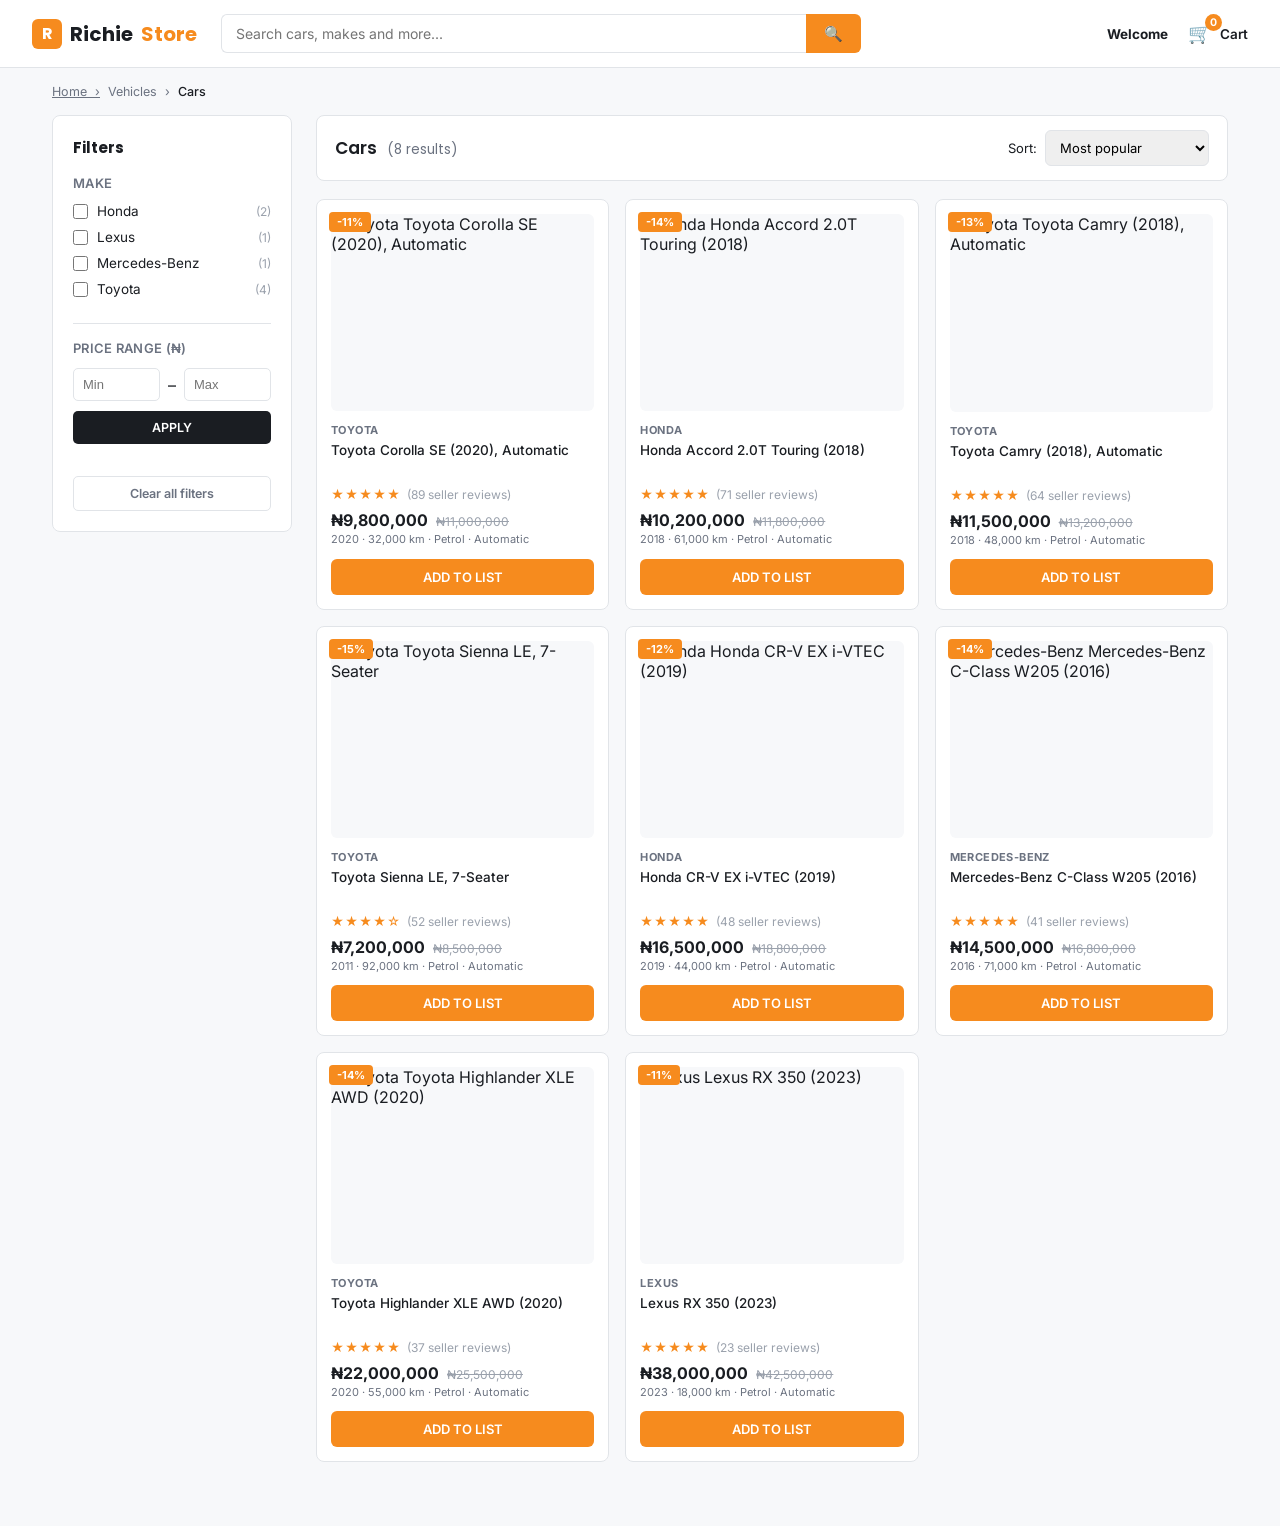
==== car.html @ 98c7b6d8 "Add files via upload" ====
<!DOCTYPE html>
<html lang="en">
<head>
<meta charset="UTF-8">
<meta name="viewport" content="width=device-width, initial-scale=1.0">
<title>Richie Store — Cars</title>
<link rel="preconnect" href="https://fonts.googleapis.com">
<link href="https://fonts.googleapis.com/css2?family=Poppins:wght@500;600;700&family=Inter:wght@400;500;600&display=swap" rel="stylesheet">
<style>
  :root{
    --orange:#F68B1E;
    --orange-dark:#E17A0E;
    --navy:#0F1724;
    --gray-900:#1A1D22;
    --gray-600:#6B7280;
    --gray-400:#9AA1AC;
    --gray-300:#E1E4E8;
    --gray-100:#F7F8FA;
    --white:#FFFFFF;
    --green:#1E8E4F;
    --error:#D64545;
  }

  *{ box-sizing:border-box; margin:0; padding:0; }

  body{
    font-family:'Inter', sans-serif;
    background:var(--gray-100);
    color:var(--gray-900);
    min-height:100vh;
  }

  a{ color:inherit; }
  button{ font-family:inherit; }

  @media (prefers-reduced-motion: reduce){
    *{ animation-duration:0.001ms !important; transition-duration:0.001ms !important; }
  }

  .topbar{
    background:var(--white);
    border-bottom:1px solid var(--gray-300);
    padding:14px 32px;
    display:flex;
    align-items:center;
    gap:24px;
    position:sticky;
    top:0;
    z-index:40;
  }

  .logo{
    display:flex;
    align-items:center;
    gap:8px;
    font-family:'Poppins', sans-serif;
    font-weight:700;
    font-size:20px;
    color:var(--gray-900);
    text-decoration:none;
    flex-shrink:0;
  }

  .logo .mark{
    width:30px;
    height:30px;
    background:var(--orange);
    border-radius:6px;
    display:flex;
    align-items:center;
    justify-content:center;
    color:var(--white);
    font-size:16px;
    font-weight:700;
  }

  .logo .store{ color:var(--orange); }

  .search-bar{
    flex:1;
    display:flex;
    max-width:640px;
  }

  .search-bar input{
    flex:1;
    border:1.5px solid var(--gray-300);
    border-right:none;
    border-radius:6px 0 0 6px;
    padding:10px 14px;
    font-size:14px;
    outline:none;
    font-family:'Inter', sans-serif;
  }

  .search-bar input:focus{ border-color:var(--orange); }

  .search-bar button{
    background:var(--orange);
    border:none;
    color:var(--white);
    padding:0 18px;
    border-radius:0 6px 6px 0;
    cursor:pointer;
    font-size:15px;
  }

  .search-bar button:hover{ background:var(--orange-dark); }

  .top-actions{
    display:flex;
    align-items:center;
    gap:20px;
    margin-left:auto;
    flex-shrink:0;
  }

  .top-link{
    font-size:13.5px;
    font-weight:500;
    text-decoration:none;
    color:var(--gray-900);
    white-space:nowrap;
  }
  .top-link:hover{ color:var(--orange); }

  .cart-btn{
    position:relative;
    display:flex;
    align-items:center;
    gap:8px;
    background:none;
    border:none;
    cursor:pointer;
    font-size:13.5px;
    font-weight:600;
    color:var(--gray-900);
  }

  .cart-btn:hover{ color:var(--orange); }

  .cart-icon{ font-size:19px; position:relative; }

  .cart-count{
    position:absolute;
    top:-8px;
    right:-10px;
    background:var(--orange);
    color:var(--white);
    font-size:10.5px;
    font-weight:700;
    min-width:17px;
    height:17px;
    border-radius:50%;
    display:flex;
    align-items:center;
    justify-content:center;
    padding:0 3px;
  }

  .breadcrumb{
    max-width:1240px;
    margin:0 auto;
    padding:16px 32px 0;
    font-size:12.5px;
    color:var(--gray-600);
  }
  .breadcrumb span.current{ color:var(--gray-900); font-weight:500; }

  .page{
    max-width:1240px;
    margin:0 auto;
    padding:16px 32px 64px;
    display:flex;
    gap:24px;
    align-items:flex-start;
  }

  .filters{
    flex:0 0 240px;
    background:var(--white);
    border:1px solid var(--gray-300);
    border-radius:8px;
    padding:20px;
    position:sticky;
    top:82px;
  }

  .filters h3{
    font-family:'Poppins', sans-serif;
    font-size:15px;
    margin-bottom:16px;
  }

  .filter-group{
    padding:16px 0;
    border-top:1px solid var(--gray-300);
  }
  .filter-group:first-of-type{ border-top:none; padding-top:0; }

  .filter-group h4{
    font-size:13px;
    font-weight:600;
    margin-bottom:12px;
    text-transform:uppercase;
    letter-spacing:0.3px;
    color:var(--gray-600);
  }

  .filter-option{
    display:flex;
    align-items:center;
    gap:9px;
    font-size:13.5px;
    margin-bottom:10px;
    cursor:pointer;
    color:var(--gray-900);
  }

  .filter-option input{
    width:15px; height:15px;
    accent-color:var(--orange);
    cursor:pointer;
  }

  .filter-option .count{ color:var(--gray-400); margin-left:auto; font-size:12px; }

  .price-inputs{
    display:flex;
    align-items:center;
    gap:8px;
  }

  .price-inputs input{
    width:100%;
    border:1.5px solid var(--gray-300);
    border-radius:5px;
    padding:8px 9px;
    font-size:13px;
    outline:none;
  }
  .price-inputs input:focus{ border-color:var(--orange); }

  .apply-price{
    margin-top:10px;
    width:100%;
    background:var(--gray-900);
    color:var(--white);
    border:none;
    border-radius:5px;
    padding:9px;
    font-size:12.5px;
    font-weight:600;
    cursor:pointer;
  }
  .apply-price:hover{ background:#000; }

  .clear-filters{
    margin-top:16px;
    width:100%;
    background:none;
    border:1.5px solid var(--gray-300);
    border-radius:5px;
    padding:9px;
    font-size:12.5px;
    font-weight:600;
    color:var(--gray-600);
    cursor:pointer;
  }
  .clear-filters:hover{ border-color:var(--gray-900); color:var(--gray-900); }

  .main-col{ flex:1; min-width:0; }

  .results-bar{
    display:flex;
    align-items:center;
    justify-content:space-between;
    background:var(--white);
    border:1px solid var(--gray-300);
    border-radius:8px;
    padding:14px 18px;
    margin-bottom:18px;
  }

  .results-bar h1{
    font-family:'Poppins', sans-serif;
    font-size:17px;
    font-weight:600;
  }

  .results-bar .count{ font-weight:400; color:var(--gray-600); font-size:13.5px; margin-left:6px; }

  .sort-wrap{
    display:flex;
    align-items:center;
    gap:8px;
    font-size:13px;
  }

  .sort-wrap select{
    border:1.5px solid var(--gray-300);
    border-radius:6px;
    padding:8px 10px;
    font-size:13px;
    font-family:'Inter', sans-serif;
    outline:none;
    cursor:pointer;
  }

  .grid{
    display:grid;
    grid-template-columns:repeat(3, 1fr);
    gap:16px;
  }

  .no-results{
    background:var(--white);
    border:1px solid var(--gray-300);
    border-radius:8px;
    padding:60px 20px;
    text-align:center;
    color:var(--gray-600);
    font-size:14px;
    grid-column:1 / -1;
  }

  .card{
    background:var(--white);
    border:1px solid var(--gray-300);
    border-radius:8px;
    padding:14px;
    display:flex;
    flex-direction:column;
    position:relative;
    transition:box-shadow .15s ease, border-color .15s ease;
  }

  .card:hover{ box-shadow:0 6px 18px rgba(15,23,36,0.08); border-color:var(--gray-300); }

  .badge{
    position:absolute;
    top:12px;
    left:12px;
    background:var(--orange);
    color:var(--white);
    font-size:11px;
    font-weight:700;
    padding:3px 8px;
    border-radius:4px;
    z-index:2;
  }

  .card-img{
    width:100%;
    aspect-ratio:4/3;
    display:flex;
    align-items:center;
    justify-content:center;
    margin-bottom:12px;
    background:var(--gray-100);
    border-radius:6px;
    overflow:hidden;
  }

  .card-img img{
    width:100%;
    height:100%;
    object-fit:cover;
  }

  .card .brand{
    font-size:11px;
    font-weight:700;
    color:var(--gray-600);
    text-transform:uppercase;
    letter-spacing:0.4px;
    margin-bottom:4px;
  }

  .card .name{
    font-size:13.5px;
    font-weight:500;
    line-height:1.4;
    margin-bottom:8px;
    min-height:38px;
    display:-webkit-box;
    -webkit-line-clamp:2;
    -webkit-box-orient:vertical;
    overflow:hidden;
  }

  .rating-row{
    display:flex;
    align-items:center;
    gap:6px;
    margin-bottom:8px;
    font-size:12px;
  }

  .stars{ color:var(--orange); letter-spacing:1px; font-size:12.5px; }
  .rating-row .reviews{ color:var(--gray-400); }

  .price-row{
    display:flex;
    align-items:baseline;
    gap:8px;
    margin-bottom:2px;
    flex-wrap:wrap;
  }

  .price-now{ font-size:16px; font-weight:700; color:var(--gray-900); }
  .price-was{ font-size:12px; color:var(--gray-400); text-decoration:line-through; }

  .storage-tag{
    font-size:11px;
    color:var(--gray-600);
    margin-bottom:12px;
  }

  .add-btn{
    margin-top:auto;
    background:var(--orange);
    color:var(--white);
    border:none;
    border-radius:6px;
    padding:10px;
    font-size:13px;
    font-weight:600;
    cursor:pointer;
    transition: background .15s ease;
  }

  .add-btn:hover{ background:var(--orange-dark); }
  .add-btn.added{ background:var(--green); }

  @media (max-width: 1080px){
    .grid{ grid-template-columns:repeat(2, 1fr); }
  }

  @media (max-width: 860px){
    .page{ flex-direction:column; }
    .filters{ position:static; flex:none; width:100%; }
    .grid{ grid-template-columns:repeat(1, 1fr); }
    .search-bar{ display:none; }
  }

  @media (max-width: 480px){
    .grid{ grid-template-columns:repeat(1, 1fr); gap:10px; }
    .topbar{ padding:12px 16px; }
    .page{ padding:16px 16px 48px; }
    .top-actions{ gap:10px; }
    .top-link{ font-size:12px; }
  }

  .overlay{
    position:fixed;
    inset:0;
    background:rgba(15,23,36,0.45);
    z-index:60;
    opacity:0;
    pointer-events:none;
    transition:opacity .2s ease;
  }
  .overlay.open{ opacity:1; pointer-events:auto; }

  .drawer{
    position:fixed;
    top:0;
    right:0;
    height:100%;
    width:400px;
    max-width:92vw;
    background:var(--white);
    z-index:61;
    display:flex;
    flex-direction:column;
    transform:translateX(100%);
    transition:transform .25s ease;
  }
  .drawer.open{ transform:translateX(0); }

  .drawer-head{
    padding:18px 20px;
    border-bottom:1px solid var(--gray-300);
    display:flex;
    align-items:center;
    justify-content:space-between;
  }

  .drawer-head h2{ font-family:'Poppins', sans-serif; font-size:17px; }

  .drawer-close{
    background:none;
    border:none;
    font-size:20px;
    cursor:pointer;
    color:var(--gray-600);
    line-height:1;
  }
  .drawer-close:hover{ color:var(--gray-900); }

  .drawer-body{
    flex:1;
    overflow-y:auto;
    padding:14px 20px;
  }

  .cart-empty{
    text-align:center;
    color:var(--gray-600);
    font-size:13.5px;
    padding:60px 10px;
  }

  .cart-item{
    display:flex;
    gap:12px;
    padding:14px 0;
    border-bottom:1px solid var(--gray-300);
  }

  .cart-item img{
    width:76px;
    height:56px;
    object-fit:cover;
    border-radius:6px;
    background:var(--gray-100);
    flex-shrink:0;
  }

  .cart-item-info{ flex:1; min-width:0; }
  .cart-item-info .name{ font-size:13px; font-weight:500; margin-bottom:4px; line-height:1.3; }
  .cart-item-info .price{ font-size:13px; font-weight:700; color:var(--gray-900); margin-bottom:8px; }

  .qty-row{
    display:flex;
    align-items:center;
    gap:10px;
  }

  .qty-btn{
    width:24px; height:24px;
    border:1.5px solid var(--gray-300);
    background:var(--white);
    border-radius:4px;
    cursor:pointer;
    font-size:13px;
    display:flex;
    align-items:center;
    justify-content:center;
    color:var(--gray-900);
  }
  .qty-btn:hover{ border-color:var(--orange); color:var(--orange); }

  .qty-val{ font-size:13px; font-weight:600; min-width:16px; text-align:center; }

  .remove-btn{
    background:none;
    border:none;
    color:var(--error);
    font-size:12px;
    cursor:pointer;
    margin-left:auto;
    text-decoration:underline;
  }

  .drawer-footer{
    border-top:1px solid var(--gray-300);
    padding:16px 20px 20px;
  }

  .subtotal-row{
    display:flex;
    justify-content:space-between;
    font-size:14.5px;
    font-weight:600;
    margin-bottom:14px;
  }

  .checkout-btn{
    width:100%;
    background:var(--orange);
    color:var(--white);
    border:none;
    border-radius:6px;
    padding:13px;
    font-size:14px;
    font-weight:600;
    cursor:pointer;
  }
  .checkout-btn:hover{ background:var(--orange-dark); }
  .checkout-btn:disabled{ background:var(--gray-300); cursor:not-allowed; }

  .modal-overlay{
    position:fixed;
    inset:0;
    background:rgba(15,23,36,0.55);
    z-index:80;
    display:none;
    align-items:center;
    justify-content:center;
    padding:20px;
  }
  .modal-overlay.open{ display:flex; }

  .modal{
    background:var(--white);
    border-radius:10px;
    max-width:380px;
    width:100%;
    padding:32px 28px;
    text-align:center;
  }

  .modal .check{
    width:60px; height:60px;
    background:#E9F8EF;
    border-radius:50%;
    display:flex;
    align-items:center;
    justify-content:center;
    margin:0 auto 18px;
  }

  .modal h2{ font-family:'Poppins', sans-serif; font-size:19px; margin-bottom:8px; }
  .modal p{ font-size:13.5px; color:var(--gray-600); line-height:1.6; margin-bottom:22px; }

  .modal button{
    background:var(--orange);
    color:var(--white);
    border:none;
    border-radius:6px;
    padding:11px 22px;
    font-size:13.5px;
    font-weight:600;
    cursor:pointer;
  }
  .modal button:hover{ background:var(--orange-dark); }
</style>
</head>
<body>

<div class="topbar">
  <a href="#" class="logo">
    <span class="mark">R</span>
    Richie<span class="store">Store</span>
  </a>

  <div class="search-bar">
    <input type="text" id="searchInput" placeholder="Search cars, makes and more...">
    <button id="searchBtn" aria-label="Search">🔍</button>
  </div>

  <div class="top-actions">
    <a href="#" class="top-link"  style="font-weight: bold;">Welcome</a>
    <button class="cart-btn" id="cartBtn">
      <span class="cart-icon">🛒<span class="cart-count" id="cartCount">0</span></span>
      Cart
    </button>
  </div>
</div>

<a href="Main page.html"><div class="breadcrumb">Home &nbsp;›</a>&nbsp; Vehicles &nbsp;›&nbsp; <span class="current">Cars</span></div>

<div class="page">

  <aside class="filters">
    <h3>Filters</h3>

    <div class="filter-group">
      <h4>Make</h4>
      <div id="brandFilters"></div>
    </div>

    <div class="filter-group">
      <h4>Price range (₦)</h4>
      <div class="price-inputs">
        <input type="number" id="minPrice" placeholder="Min">
        <span>–</span>
        <input type="number" id="maxPrice" placeholder="Max">
      </div>
      <button class="apply-price" id="applyPrice">APPLY</button>
    </div>

    <button class="clear-filters" id="clearFilters">Clear all filters</button>
  </aside>

  <main class="main-col">
    <div class="results-bar">
      <h1>Cars <span class="count" id="resultsCount"></span></h1>
      <div class="sort-wrap">
        <label for="sortSelect">Sort:</label>
        <select id="sortSelect">
          <option value="popularity">Most popular</option>
          <option value="price-asc">Price: Low to High</option>
          <option value="price-desc">Price: High to Low</option>
          <option value="rating">Highest rated seller</option>
        </select>
      </div>
    </div>

    <div class="grid" id="productGrid"></div>
  </main>

</div>

<div class="overlay" id="overlay"></div>
<aside class="drawer" id="cartDrawer">
  <div class="drawer-head">
    <h2>Your list</h2>
    <button class="drawer-close" id="closeDrawer">✕</button>
  </div>
  <div class="drawer-body" id="drawerBody">
    <div class="cart-empty">Your list is empty. Add a car to get started.</div>
  </div>
  <div class="drawer-footer">
    <div class="subtotal-row">
      <span>Subtotal</span>
      <span id="subtotalVal">₦0</span>
    </div>
    <button class="checkout-btn" id="checkoutBtn" disabled>REQUEST TO BUY</button>
  </div>
</aside>

<div class="modal-overlay" id="modalOverlay">
  <div class="modal">
    <div class="check">
      <svg width="26" height="26" viewBox="0 0 24 24" fill="none"><path d="M4 12.5L9.5 18L20 6" stroke="#1E8E4F" stroke-width="2.4" stroke-linecap="round" stroke-linejoin="round"/></svg>
    </div>
    <h2>Request sent!</h2>
    <p id="modalText">Thanks for shopping with Richie Store. A seller will reach out to confirm your purchase.</p>
    <button id="modalClose">Continue browsing</button>
  </div>
</div>

<script>
(function(){
  const products = [
    {
      id:'c1', brand:'Toyota', name:'Toyota Camry (2018), Automatic', storage:'2018 · 48,000 km · Petrol · Automatic',
      price:11500000, originalPrice:13200000, rating:4.7, reviews:64,
      img:'https://commons.wikimedia.org/wiki/Special:FilePath/2018%20Toyota%20Camry.jpg?width=600'
    },
    {
      id:'c2', brand:'Toyota', name:'Toyota Corolla SE (2020), Automatic', storage:'2020 · 32,000 km · Petrol · Automatic',
      price:9800000, originalPrice:11000000, rating:4.6, reviews:89,
      img:'https://commons.wikimedia.org/wiki/Special:FilePath/2020%20Toyota%20Corolla%20SE.jpg?width=600'
    },
    {
      id:'c3', brand:'Toyota', name:'Toyota Highlander XLE AWD (2020)', storage:'2020 · 55,000 km · Petrol · Automatic',
      price:22000000, originalPrice:25500000, rating:4.8, reviews:37,
      img:'https://commons.wikimedia.org/wiki/Special:FilePath/2020%20Toyota%20Highlander%20XLE%20AWD%2C%20front.jpg?width=600'
    },
    {
      id:'c4', brand:'Toyota', name:'Toyota Sienna LE, 7-Seater', storage:'2011 · 92,000 km · Petrol · Automatic',
      price:7200000, originalPrice:8500000, rating:4.3, reviews:52,
      img:'https://commons.wikimedia.org/wiki/Special:FilePath/Toyota%20Sienna%20LE%20(6222546663).jpg?width=600'
    },
    {
      id:'c5', brand:'Honda', name:'Honda Accord 2.0T Touring (2018)', storage:'2018 · 61,000 km · Petrol · Automatic',
      price:10200000, originalPrice:11800000, rating:4.5, reviews:71,
      img:'https://commons.wikimedia.org/wiki/Special:FilePath/Honda%20Accord%202.0T%20Touring%202018%20(47575855671).jpg?width=600'
    },
    {
      id:'c6', brand:'Honda', name:'Honda CR-V EX i-VTEC (2019)', storage:'2019 · 44,000 km · Petrol · Automatic',
      price:16500000, originalPrice:18800000, rating:4.6, reviews:48,
      img:'https://commons.wikimedia.org/wiki/Special:FilePath/2019%20Honda%20CR-V%20EX%20i-VTEC%201.5.jpg?width=600'
    },
    {
      id:'c7', brand:'Lexus', name:'Lexus RX 350 (2023)', storage:'2023 · 18,000 km · Petrol · Automatic',
      price:38000000, originalPrice:42500000, rating:4.9, reviews:23,
      img:'https://commons.wikimedia.org/wiki/Special:FilePath/2023%20Lexus%20RX%20350%20(front).jpg?width=600'
    },
    {
      id:'c8', brand:'Mercedes-Benz', name:'Mercedes-Benz C-Class W205 (2016)', storage:'2016 · 71,000 km · Petrol · Automatic',
      price:14500000, originalPrice:16800000, rating:4.5, reviews:41,
      img:'https://commons.wikimedia.org/wiki/Special:FilePath/Mercedes-Benz%20C-Class%20W205%20JPN%20001.JPG?width=600'
    }
  ];

  const brands = [...new Set(products.map(p => p.brand))].sort();

  let activeBrands = new Set();
  let priceMin = null;
  let priceMax = null;
  let searchTerm = '';
  let sortBy = 'popularity';
  const cart = {};

  function naira(n){ return '₦' + n.toLocaleString('en-NG'); }
  function pct(price, original){ return Math.round((1 - price/original) * 100); }
  function starString(rating){
    const full = Math.round(rating);
    return '★'.repeat(full) + '☆'.repeat(5 - full);
  }

  const brandFiltersEl = document.getElementById('brandFilters');
  brands.forEach(b => {
    const count = products.filter(p => p.brand === b).length;
    const label = document.createElement('label');
    label.className = 'filter-option';
    label.innerHTML = `<input type="checkbox" value="${b}"> ${b} <span class="count">(${count})</span>`;
    label.querySelector('input').addEventListener('change', e => {
      if(e.target.checked) activeBrands.add(b); else activeBrands.delete(b);
      render();
    });
    brandFiltersEl.appendChild(label);
  });

  document.getElementById('applyPrice').addEventListener('click', () => {
    const minVal = document.getElementById('minPrice').value;
    const maxVal = document.getElementById('maxPrice').value;
    priceMin = minVal ? Number(minVal) : null;
    priceMax = maxVal ? Number(maxVal) : null;
    render();
  });

  document.getElementById('clearFilters').addEventListener('click', () => {
    activeBrands.clear();
    priceMin = null; priceMax = null;
    document.getElementById('minPrice').value = '';
    document.getElementById('maxPrice').value = '';
    document.getElementById('searchInput').value = '';
    searchTerm = '';
    brandFiltersEl.querySelectorAll('input').forEach(cb => cb.checked = false);
    document.getElementById('sortSelect').value = 'popularity';
    sortBy = 'popularity';
    render();
  });

  document.getElementById('sortSelect').addEventListener('change', e => {
    sortBy = e.target.value;
    render();
  });

  function doSearch(){
    searchTerm = document.getElementById('searchInput').value.trim().toLowerCase();
    render();
  }
  document.getElementById('searchBtn').addEventListener('click', doSearch);
  document.getElementById('searchInput').addEventListener('keydown', e => { if(e.key === 'Enter') doSearch(); });
  document.getElementById('searchInput').addEventListener('input', () => {
    if(document.getElementById('searchInput').value.trim() === ''){ searchTerm = ''; render(); }
  });

  function getVisibleProducts(){
    let list = products.filter(p => {
      if(activeBrands.size > 0 && !activeBrands.has(p.brand)) return false;
      if(priceMin !== null && p.price < priceMin) return false;
      if(priceMax !== null && p.price > priceMax) return false;
      if(searchTerm && !(p.name.toLowerCase().includes(searchTerm) || p.brand.toLowerCase().includes(searchTerm))) return false;
      return true;
    });

    if(sortBy === 'price-asc') list.sort((a,b) => a.price - b.price);
    else if(sortBy === 'price-desc') list.sort((a,b) => b.price - a.price);
    else if(sortBy === 'rating') list.sort((a,b) => b.rating - a.rating);
    else list.sort((a,b) => b.reviews - a.reviews);

    return list;
  }

  const grid = document.getElementById('productGrid');
  const resultsCount = document.getElementById('resultsCount');

  function render(){
    const list = getVisibleProducts();
    resultsCount.textContent = `(${list.length} result${list.length === 1 ? '' : 's'})`;
    grid.innerHTML = '';

    if(list.length === 0){
      grid.innerHTML = '<div class="no-results">No cars match your filters. Try clearing some filters.</div>';
      return;
    }

    list.forEach(p => {
      const card = document.createElement('div');
      card.className = 'card';
      const discount = pct(p.price, p.originalPrice);
      const inCart = !!cart[p.id];
      card.innerHTML = `
        <span class="badge">-${discount}%</span>
        <div class="card-img"><img src="${p.img}" alt="${p.brand} ${p.name}" loading="lazy"></div>
        <div class="brand">${p.brand}</div>
        <div class="name">${p.name}</div>
        <div class="rating-row"><span class="stars">${starString(p.rating)}</span><span class="reviews">(${p.reviews} seller reviews)</span></div>
        <div class="price-row">
          <span class="price-now">${naira(p.price)}</span>
          <span class="price-was">${naira(p.originalPrice)}</span>
        </div>
        <div class="storage-tag">${p.storage}</div>
        <button class="add-btn ${inCart ? 'added' : ''}" data-id="${p.id}">${inCart ? 'ADDED ✓' : 'ADD TO LIST'}</button>
      `;
      card.querySelector('.add-btn').addEventListener('click', (e) => {
        addToCart(p.id);
        e.target.textContent = 'ADDED ✓';
        e.target.classList.add('added');
      });
      grid.appendChild(card);
    });
  }

  const cartCountEl = document.getElementById('cartCount');
  const drawerBody = document.getElementById('drawerBody');
  const subtotalVal = document.getElementById('subtotalVal');
  const checkoutBtn = document.getElementById('checkoutBtn');

  function addToCart(id){
    cart[id] = (cart[id] || 0) + 1;
    renderCart();
  }

  function changeQty(id, delta){
    cart[id] = (cart[id] || 0) + delta;
    if(cart[id] <= 0) delete cart[id];
    renderCart();
    render();
  }

  function removeFromCart(id){
    delete cart[id];
    renderCart();
    render();
  }

  function renderCart(){
    const ids = Object.keys(cart);
    const totalCount = ids.reduce((sum, id) => sum + cart[id], 0);
    cartCountEl.textContent = totalCount;

    if(ids.length === 0){
      drawerBody.innerHTML = '<div class="cart-empty">Your list is empty. Add a car to get started.</div>';
      subtotalVal.textContent = naira(0);
      checkoutBtn.disabled = true;
      return;
    }

    let subtotal = 0;
    drawerBody.innerHTML = '';
    ids.forEach(id => {
      const p = products.find(x => x.id === id);
      const qty = cart[id];
      subtotal += p.price * qty;

      const row = document.createElement('div');
      row.className = 'cart-item';
      row.innerHTML = `
        <img src="${p.img}" alt="${p.name}">
        <div class="cart-item-info">
          <div class="name">${p.brand} ${p.name}</div>
          <div class="price">${naira(p.price)}</div>
          <div class="qty-row">
            <button class="qty-btn" data-action="dec">−</button>
            <span class="qty-val">${qty}</span>
            <button class="qty-btn" data-action="inc">+</button>
            <button class="remove-btn" data-action="remove">Remove</button>
          </div>
        </div>
      `;
      row.querySelector('[data-action="dec"]').addEventListener('click', () => changeQty(id, -1));
      row.querySelector('[data-action="inc"]').addEventListener('click', () => changeQty(id, 1));
      row.querySelector('[data-action="remove"]').addEventListener('click', () => removeFromCart(id));
      drawerBody.appendChild(row);
    });

    subtotalVal.textContent = naira(subtotal);
    checkoutBtn.disabled = false;
  }

  const overlay = document.getElementById('overlay');
  const drawer = document.getElementById('cartDrawer');

  function openDrawer(){
    overlay.classList.add('open');
    drawer.classList.add('open');
  }
  function closeDrawerFn(){
    overlay.classList.remove('open');
    drawer.classList.remove('open');
  }

  document.getElementById('cartBtn').addEventListener('click', openDrawer);
  document.getElementById('closeDrawer').addEventListener('click', closeDrawerFn);
  overlay.addEventListener('click', () => { closeDrawerFn(); closeModal(); });

  const modalOverlay = document.getElementById('modalOverlay');
  const modalText = document.getElementById('modalText');

  function openModal(){
    const itemCount = Object.values(cart).reduce((a,b) => a+b, 0);
    modalText.textContent = `Thanks for shopping with Richie Store. Your request for ${itemCount} vehicle${itemCount === 1 ? '' : 's'} (${subtotalVal.textContent}) has been sent. A seller will reach out to confirm your purchase.`;
    modalOverlay.classList.add('open');
  }
  function closeModal(){ modalOverlay.classList.remove('open'); }

  checkoutBtn.addEventListener('click', () => {
    if(checkoutBtn.disabled) return;
    openModal();
    for(const id in cart) delete cart[id];
    renderCart();
    render();
    closeDrawerFn();
  });

  document.getElementById('modalClose').addEventListener('click', closeModal);

  render();
  renderCart();
})();
</script>

</body>
</html>
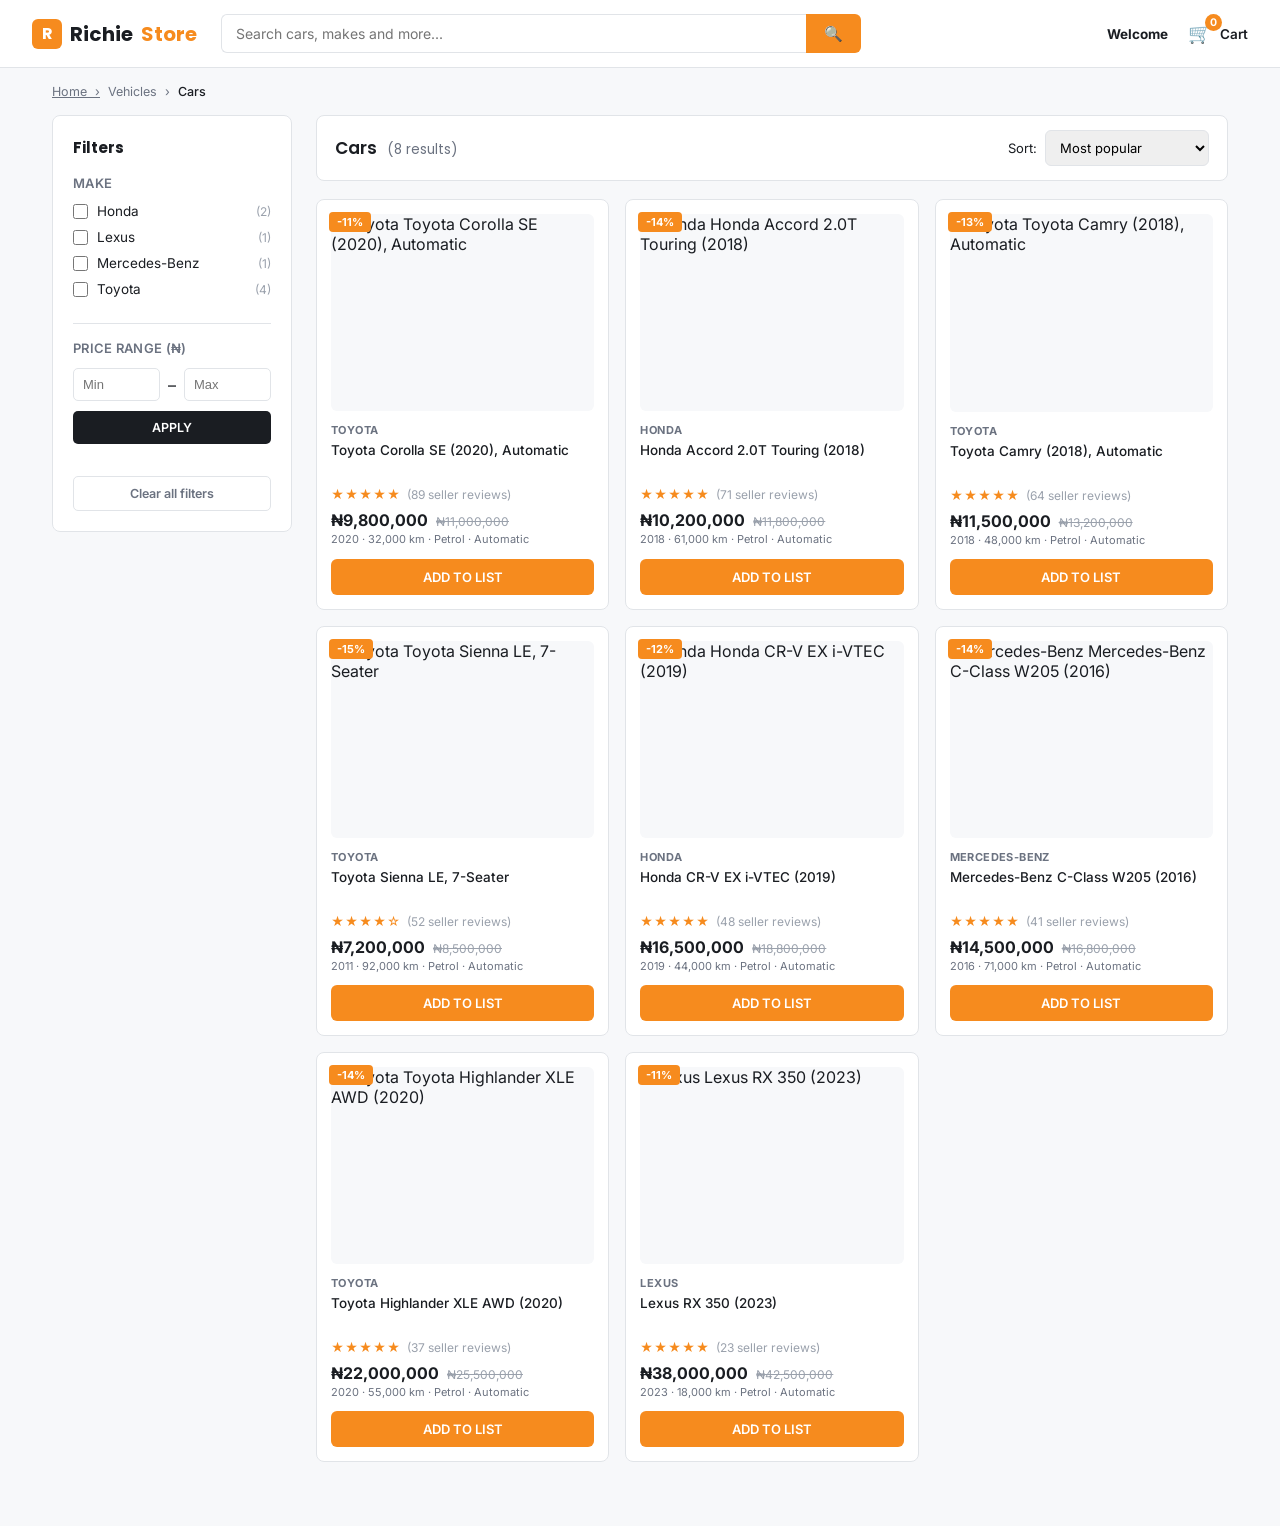
==== commit ef8d87ab: "Update fmt.Println message from 'Hello' to 'Goodbye'" ====
--- a/car.html
+++ b/car.html
@@ -995,11 +995,44 @@
 
   checkoutBtn.addEventListener('click', () => {
     if(checkoutBtn.disabled) return;
-    openModal();
-    for(const id in cart) delete cart[id];
-    renderCart();
-    render();
-    closeDrawerFn();
+    const whatsappNumber = '2349159214310';
+    const formatNaira = new Intl.NumberFormat('en-NG', {
+      style: 'currency',
+      currency: 'NGN',
+      maximumFractionDigits: 0
+    });
+    const lines = ['Hello Richie Store, I would like to place this order:'];
+    let subtotal = 0;
+
+    Object.keys(cart).forEach(id => {
+      const product = products.find(item => item.id === id);
+      const quantity = cart[id];
+      if(!product || !Number.isInteger(quantity) || quantity < 1) return;
+
+      const lineTotal = product.price * quantity;
+      subtotal += lineTotal;
+      lines.push(
+        '',
+        `${product.brand || product.category || ''} ${product.name}`.trim(),
+        `Details: ${product.storage || product.size || 'Standard'}`,
+        `Quantity: ${quantity}`,
+        `Unit price: ${formatNaira.format(product.price)}`,
+        `Line total: ${formatNaira.format(lineTotal)}`
+      );
+    });
+
+    if(subtotal <= 0) return;
+
+    lines.push(
+      '',
+      `Order subtotal: ${formatNaira.format(subtotal)}`,
+      '',
+      'Please confirm availability, delivery cost, and payment details.',
+      'My name, phone number, and delivery address:'
+    );
+
+    const whatsappUrl = `https://wa.me/${whatsappNumber}?text=${encodeURIComponent(lines.join('\n'))}`;
+    window.location.assign(whatsappUrl);
   });
 
   document.getElementById('modalClose').addEventListener('click', closeModal);
@@ -1008,6 +1041,5 @@
   renderCart();
 })();
 </script>
-
 </body>
-</html>+</html>
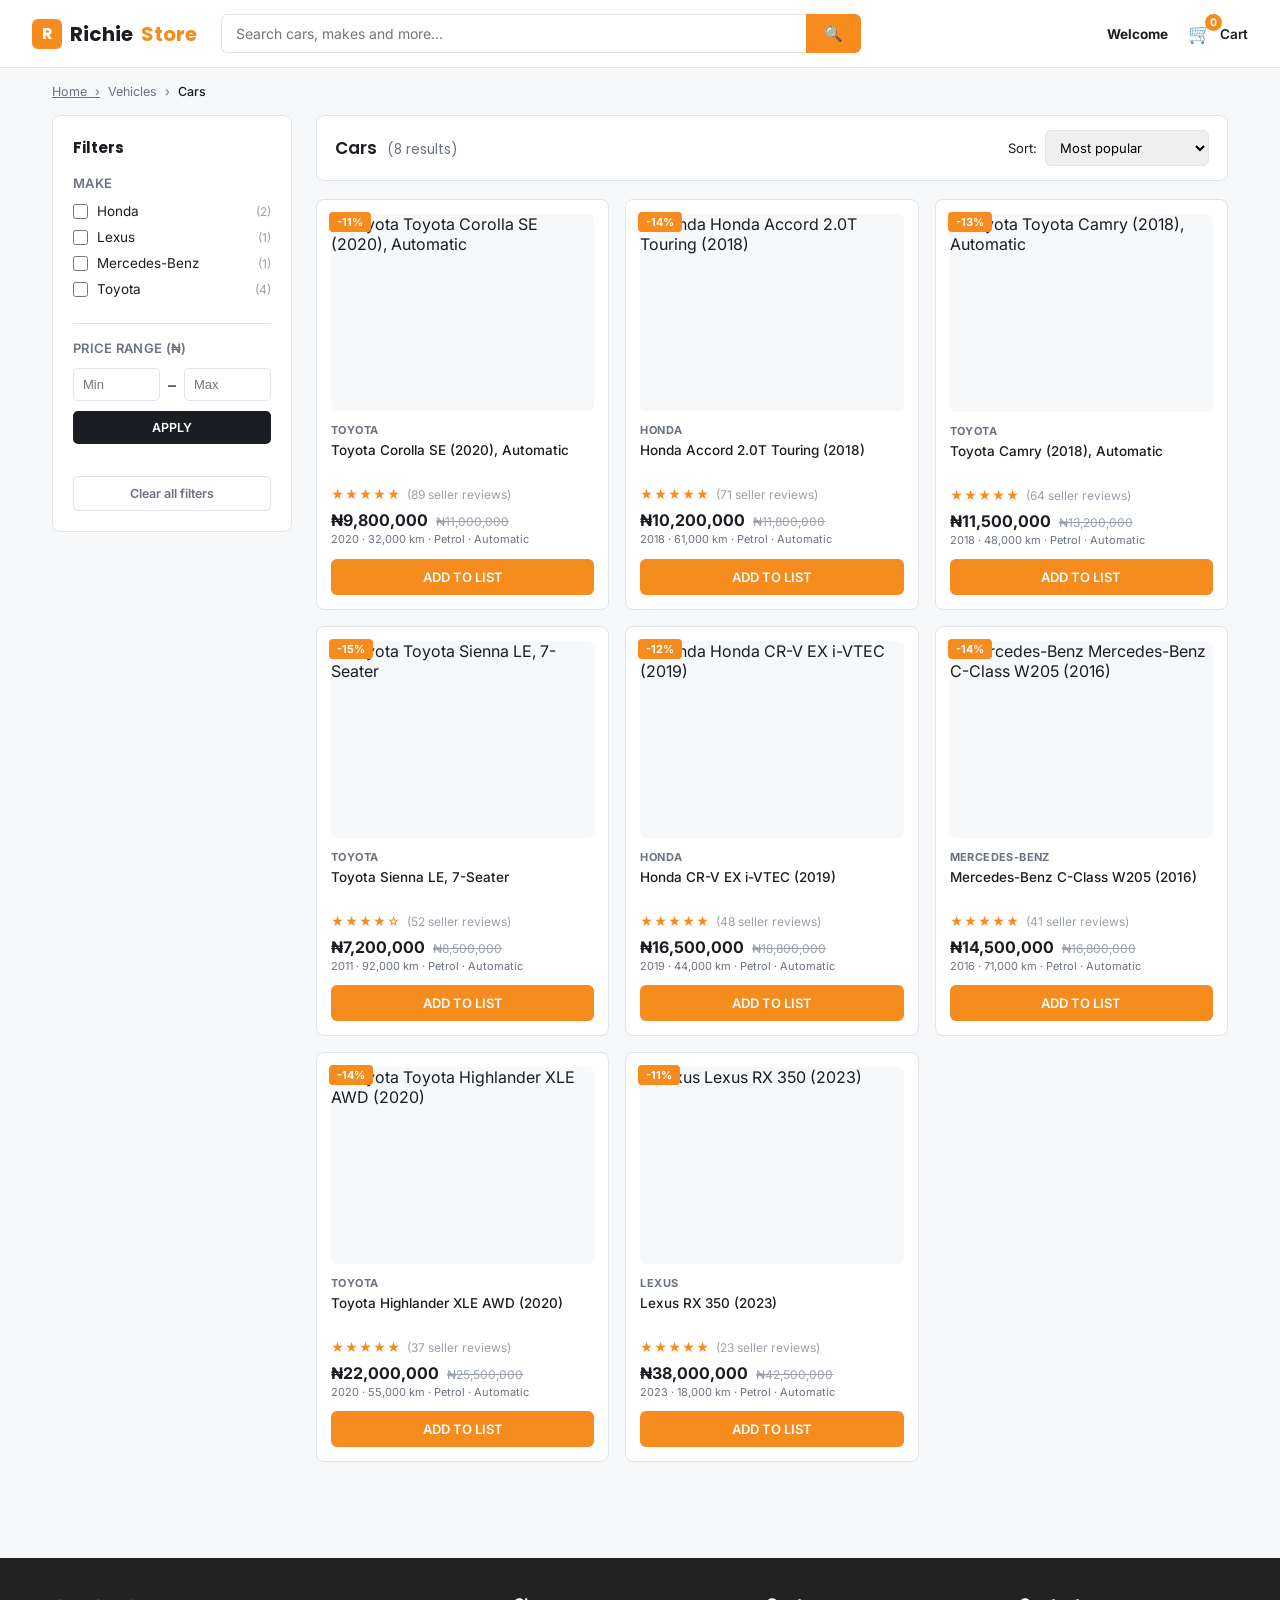
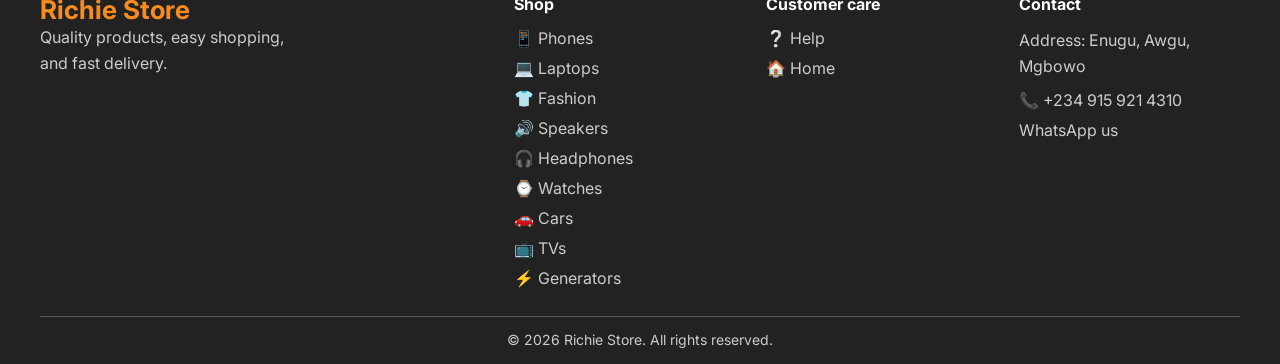
==== commit a85d3fba: "Update print statement from 'Hello' to 'Goodbye'" ====
--- a/car.html
+++ b/car.html
@@ -636,11 +636,23 @@
     cursor:pointer;
   }
   .modal button:hover{ background:var(--orange-dark); }
+  .site-footer{margin-top:32px;padding:36px 24px 16px;background:#222;color:#f5f5f5}
+  .footer-content{display:grid;grid-template-columns:2fr repeat(3,minmax(0,1fr));gap:32px;max-width:1200px;margin:0 auto}
+  .footer-logo{color:var(--orange);font-size:26px;font-weight:700;text-decoration:none}
+  .footer-about p,.footer-contact p{color:#ccc;line-height:1.6}
+  .footer-about p{max-width:260px}
+  .footer-column{display:flex;flex-direction:column;align-items:flex-start;gap:10px}
+  .footer-column h2{margin:0 0 4px;color:#fff;font-size:16px}
+  .footer-column a{color:#ccc;text-decoration:none}
+  .footer-column a:hover{color:var(--orange)}
+  .footer-contact p{margin:0}
+  .footer-bottom{max-width:1200px;margin:28px auto 0;padding-top:14px;border-top:1px solid #555;color:#ccc;font-size:14px;text-align:center}
+  @media(max-width:700px){.footer-content{grid-template-columns:repeat(2,minmax(0,1fr));gap:24px 16px}.footer-about{grid-column:1/-1}}
 </style>
 </head>
 <body>
 
-<div class="topbar">
+<div class="topbar" id="top">
   <a href="#" class="logo">
     <span class="mark">R</span>
     Richie<span class="store">Store</span>
@@ -703,6 +715,16 @@
   </main>
 
 </div>
+
+<footer class="site-footer">
+  <div class="footer-content">
+    <div class="footer-about"><a class="footer-logo" href="#top">Richie Store</a><p>Quality products, easy shopping, and fast delivery.</p></div>
+    <nav class="footer-column" aria-label="Shop categories"><h2>Shop</h2><a href="Phone section.html">📱 Phones</a><a href="Laptop section.html">💻 Laptops</a><a href="Cloth section.html">👕 Fashion</a><a href="speaker.html">🔊 Speakers</a><a href="headphones.html">🎧 Headphones</a><a href="Wristwatch.html">⌚ Watches</a><a href="car.html">🚗 Cars</a><a href="Tv.html">📺 TVs</a><a href="Generator.html">⚡ Generators</a></nav>
+    <nav class="footer-column" aria-label="Customer care"><h2>Customer care</h2><a href="help.html">❔ Help</a><a href="Main page.html">🏠 Home</a></nav>
+    <div class="footer-column footer-contact"><h2>Contact</h2><p>Address: Enugu, Awgu, Mgbowo</p><a href="tel:+2349159214310">📞 +234 915 921 4310</a><a href="https://wa.me/2349159214310" target="_blank" rel="noopener noreferrer">WhatsApp us</a></div>
+  </div>
+  <div class="footer-bottom">© 2026 Richie Store. All rights reserved.</div>
+</footer>
 
 <div class="overlay" id="overlay"></div>
 <aside class="drawer" id="cartDrawer">
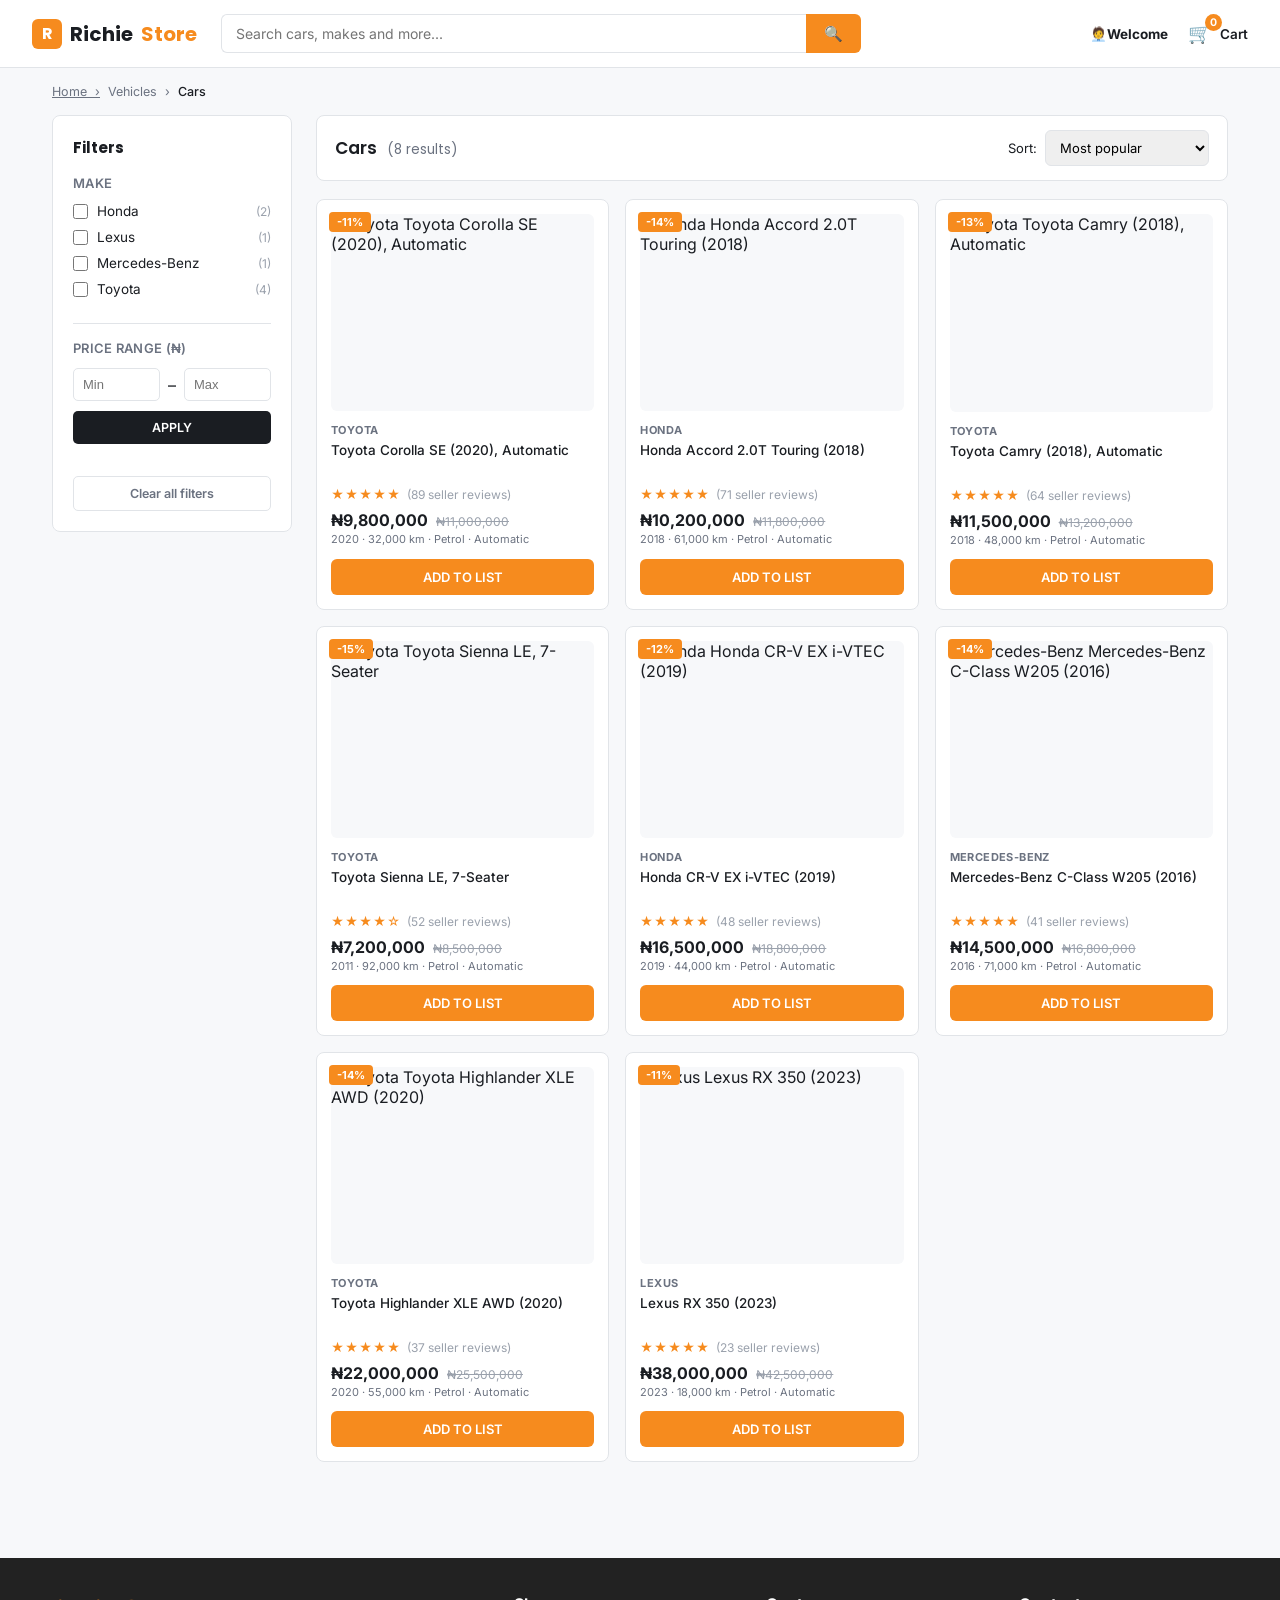
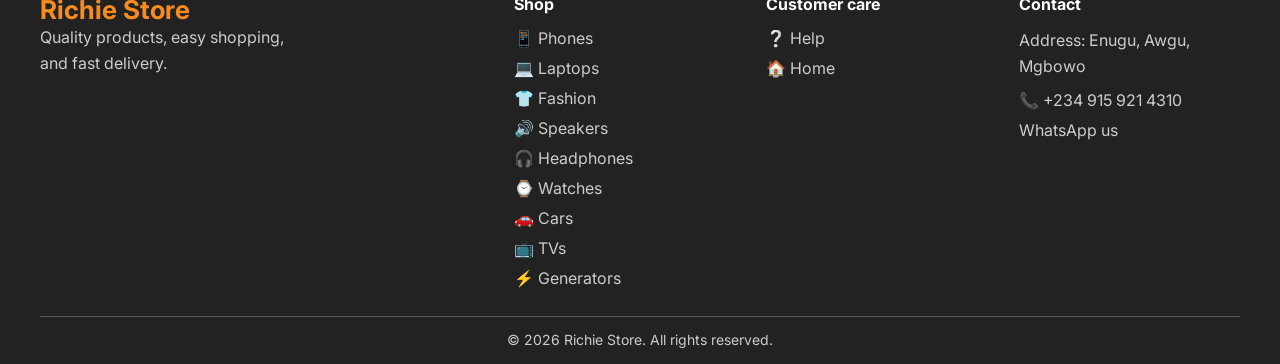
==== commit e04144d9: "Update fmt.Println message from 'Hello' to 'Goodbye'" ====
--- a/car.html
+++ b/car.html
@@ -664,7 +664,7 @@
   </div>
 
   <div class="top-actions">
-    <a href="#" class="top-link"  style="font-weight: bold;">Welcome</a>
+    <a href="#" class="top-link"  style="font-weight: bold;">🧑‍💼Welcome</a>
     <button class="cart-btn" id="cartBtn">
       <span class="cart-icon">🛒<span class="cart-count" id="cartCount">0</span></span>
       Cart
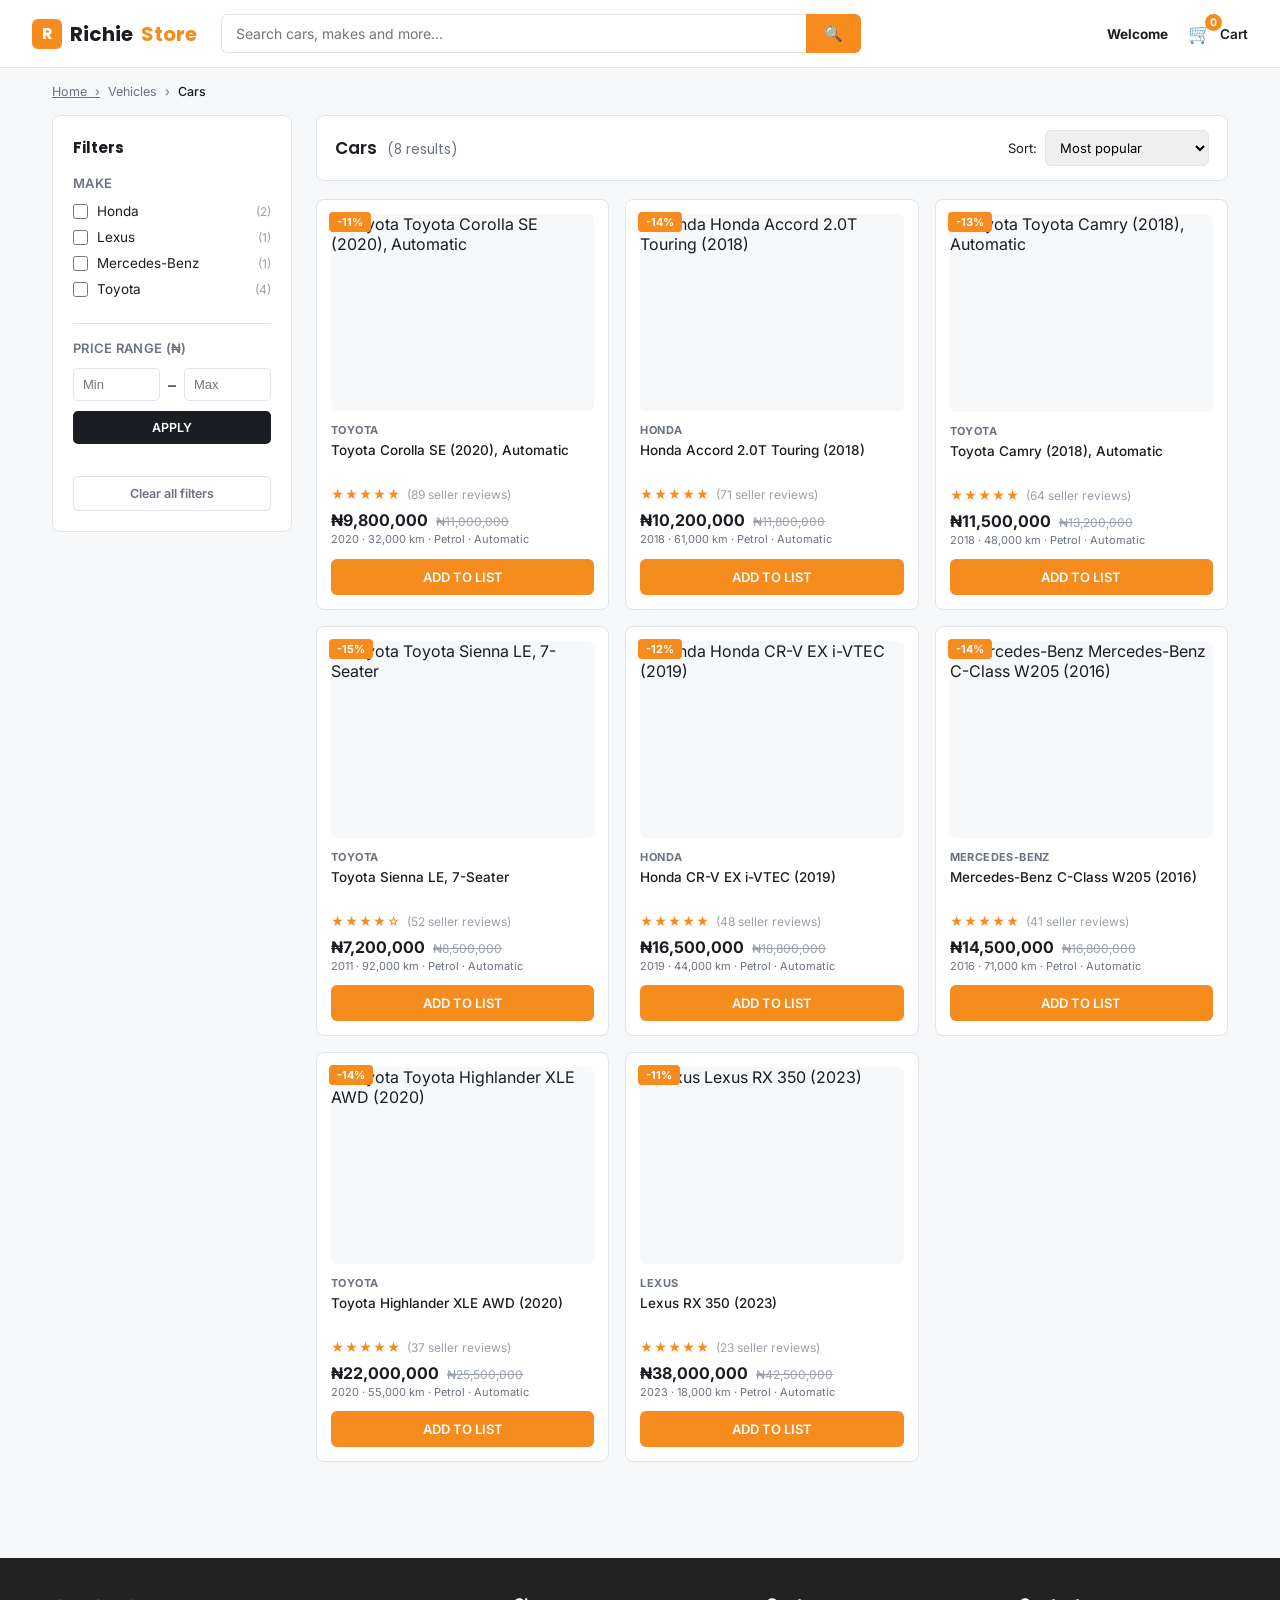
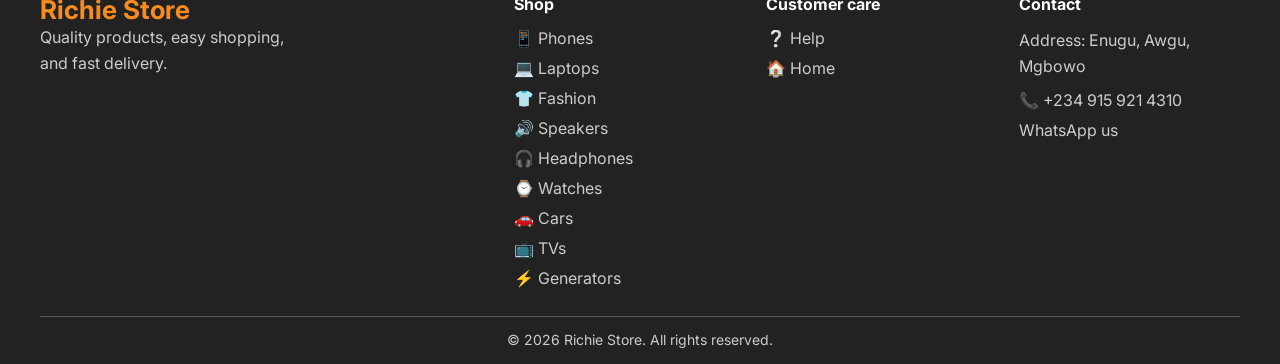
==== commit 2126bcc9: "Update print statement to say 'Goodbye World'" ====
--- a/car.html
+++ b/car.html
@@ -609,7 +609,20 @@
     max-width:380px;
     width:100%;
     padding:32px 28px;
-    text-align:center;
+    text-align:left;
+  }
+  .checkout-form{display:grid;gap:12px}
+  .checkout-form h2,.checkout-form p{margin:0;text-align:center}
+  .checkout-form label{display:grid;gap:5px;font-size:13px;font-weight:600}
+  .checkout-form input,.checkout-form textarea{width:100%;box-sizing:border-box;border:1px solid var(--gray-300);border-radius:6px;padding:10px;font:inherit}
+  .checkout-form .checkout-error{color:#b42318;font-size:13px}
+  .checkout-form .checkout-error:empty{display:none}
+  .checkout-form .checkout-actions{display:grid;grid-template-columns:1fr 1fr;gap:8px}
+  .checkout-form .checkout-cancel{background:var(--gray-200);color:var(--gray-900)}
+  .checkout-form .checkout-cancel:hover{background:var(--gray-300)}
+  .checkout-form button:disabled{opacity:.65;cursor:wait}
+  @media(max-width:480px){
+    .modal{max-height:90vh;overflow-y:auto;padding:24px 18px}
   }
 
   .modal .check{
@@ -664,7 +677,7 @@
   </div>
 
   <div class="top-actions">
-    <a href="#" class="top-link"  style="font-weight: bold;">🧑‍💼Welcome</a>
+    <a href="#" class="top-link"  style="font-weight: bold;">Welcome</a>
     <button class="cart-btn" id="cartBtn">
       <span class="cart-icon">🛒<span class="cart-count" id="cartCount">0</span></span>
       Cart
@@ -746,12 +759,21 @@
 
 <div class="modal-overlay" id="modalOverlay">
   <div class="modal">
-    <div class="check">
-      <svg width="26" height="26" viewBox="0 0 24 24" fill="none"><path d="M4 12.5L9.5 18L20 6" stroke="#1E8E4F" stroke-width="2.4" stroke-linecap="round" stroke-linejoin="round"/></svg>
-    </div>
-    <h2>Request sent!</h2>
-    <p id="modalText">Thanks for shopping with Richie Store. A seller will reach out to confirm your purchase.</p>
-    <button id="modalClose">Continue browsing</button>
+    <form class="checkout-form" id="checkoutDetailsForm">
+      <h2>Delivery details</h2>
+      <p>Please enter your details so we can prepare your WhatsApp request.</p>
+      <label for="checkoutName">Full name</label>
+      <input id="checkoutName" name="fullName" type="text" autocomplete="name" required minlength="2" maxlength="120">
+      <label for="checkoutPhone">Phone number</label>
+      <input id="checkoutPhone" name="phone" type="tel" autocomplete="tel" required minlength="7" maxlength="24">
+      <label for="checkoutAddress">Delivery address</label>
+      <textarea id="checkoutAddress" name="address" autocomplete="street-address" rows="3" required minlength="5" maxlength="600"></textarea>
+      <p class="checkout-error" id="checkoutError" role="alert"></p>
+      <div class="checkout-actions">
+        <button class="checkout-cancel" id="modalClose" type="button">Cancel</button>
+        <button type="submit">Continue to WhatsApp</button>
+      </div>
+    </form>
   </div>
 </div>
 
@@ -1006,16 +1028,26 @@
   overlay.addEventListener('click', () => { closeDrawerFn(); closeModal(); });
 
   const modalOverlay = document.getElementById('modalOverlay');
-  const modalText = document.getElementById('modalText');
 
   function openModal(){
-    const itemCount = Object.values(cart).reduce((a,b) => a+b, 0);
-    modalText.textContent = `Thanks for shopping with Richie Store. Your request for ${itemCount} vehicle${itemCount === 1 ? '' : 's'} (${subtotalVal.textContent}) has been sent. A seller will reach out to confirm your purchase.`;
+    document.getElementById('checkoutError').textContent = '';
     modalOverlay.classList.add('open');
   }
   function closeModal(){ modalOverlay.classList.remove('open'); }
 
-  checkoutBtn.addEventListener('click', () => {
+  checkoutBtn.addEventListener('click', openModal);
+  document.getElementById('checkoutDetailsForm').addEventListener('submit', event => {
+    event.preventDefault();
+    const form = event.currentTarget;
+    if(!form.reportValidity()) return;
+    const details = new FormData(form);
+    const fullName = String(details.get('fullName')).trim();
+    const phone = String(details.get('phone')).trim();
+    const address = String(details.get('address')).trim();
+    if(fullName.length < 2 || phone.replace(/\D/g, '').length < 7 || address.length < 5){
+      document.getElementById('checkoutError').textContent = 'Please enter a valid name, phone number, and delivery address.';
+      return;
+    }
     if(checkoutBtn.disabled) return;
     const whatsappNumber = '2349159214310';
     const formatNaira = new Intl.NumberFormat('en-NG', {
@@ -1049,9 +1081,13 @@
       '',
       `Order subtotal: ${formatNaira.format(subtotal)}`,
       '',
-      'Please confirm availability, delivery cost, and payment details.',
-      'My name, phone number, and delivery address:'
+      `Customer name: ${fullName}`,
+      `Phone number: ${phone}`,
+      `Delivery address: ${address}`,
+      '',
+      'Please confirm availability, delivery cost, and payment details.'
     );
+
 
     const whatsappUrl = `https://wa.me/${whatsappNumber}?text=${encodeURIComponent(lines.join('\n'))}`;
     window.location.assign(whatsappUrl);
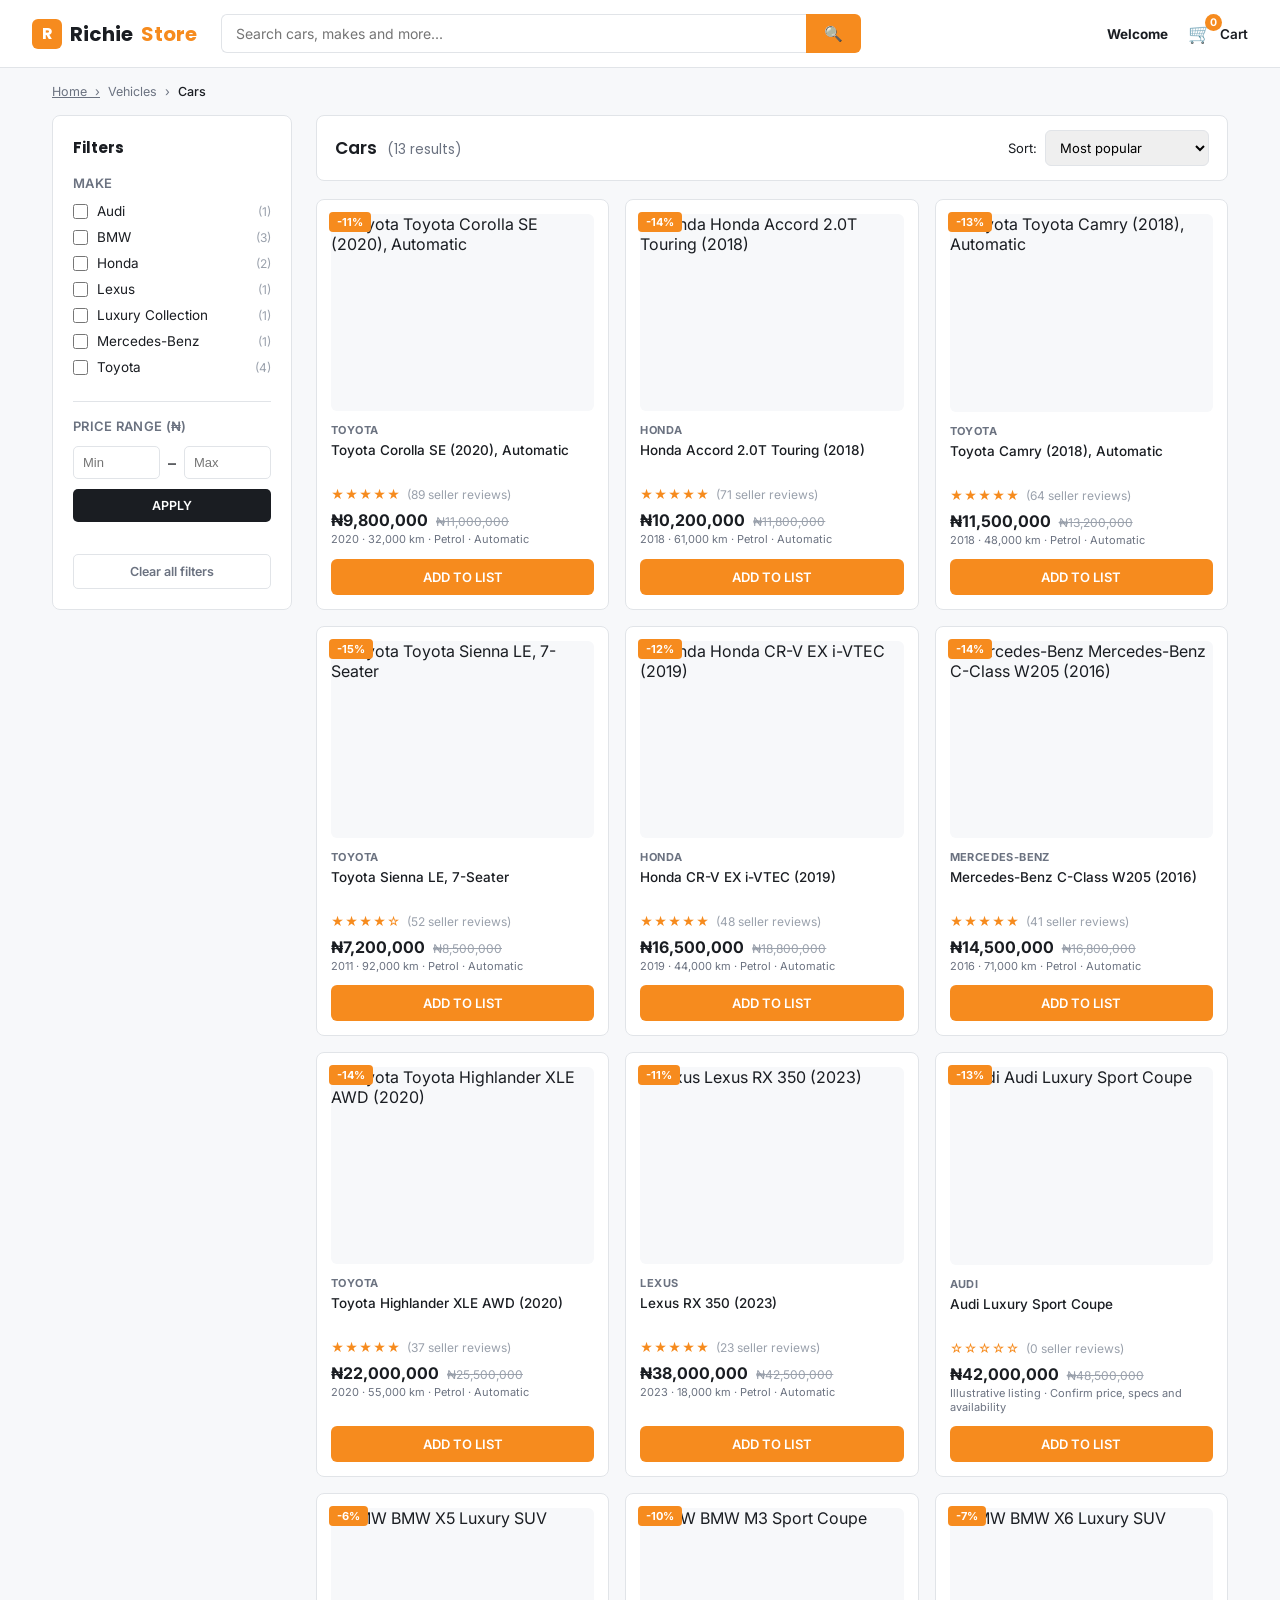
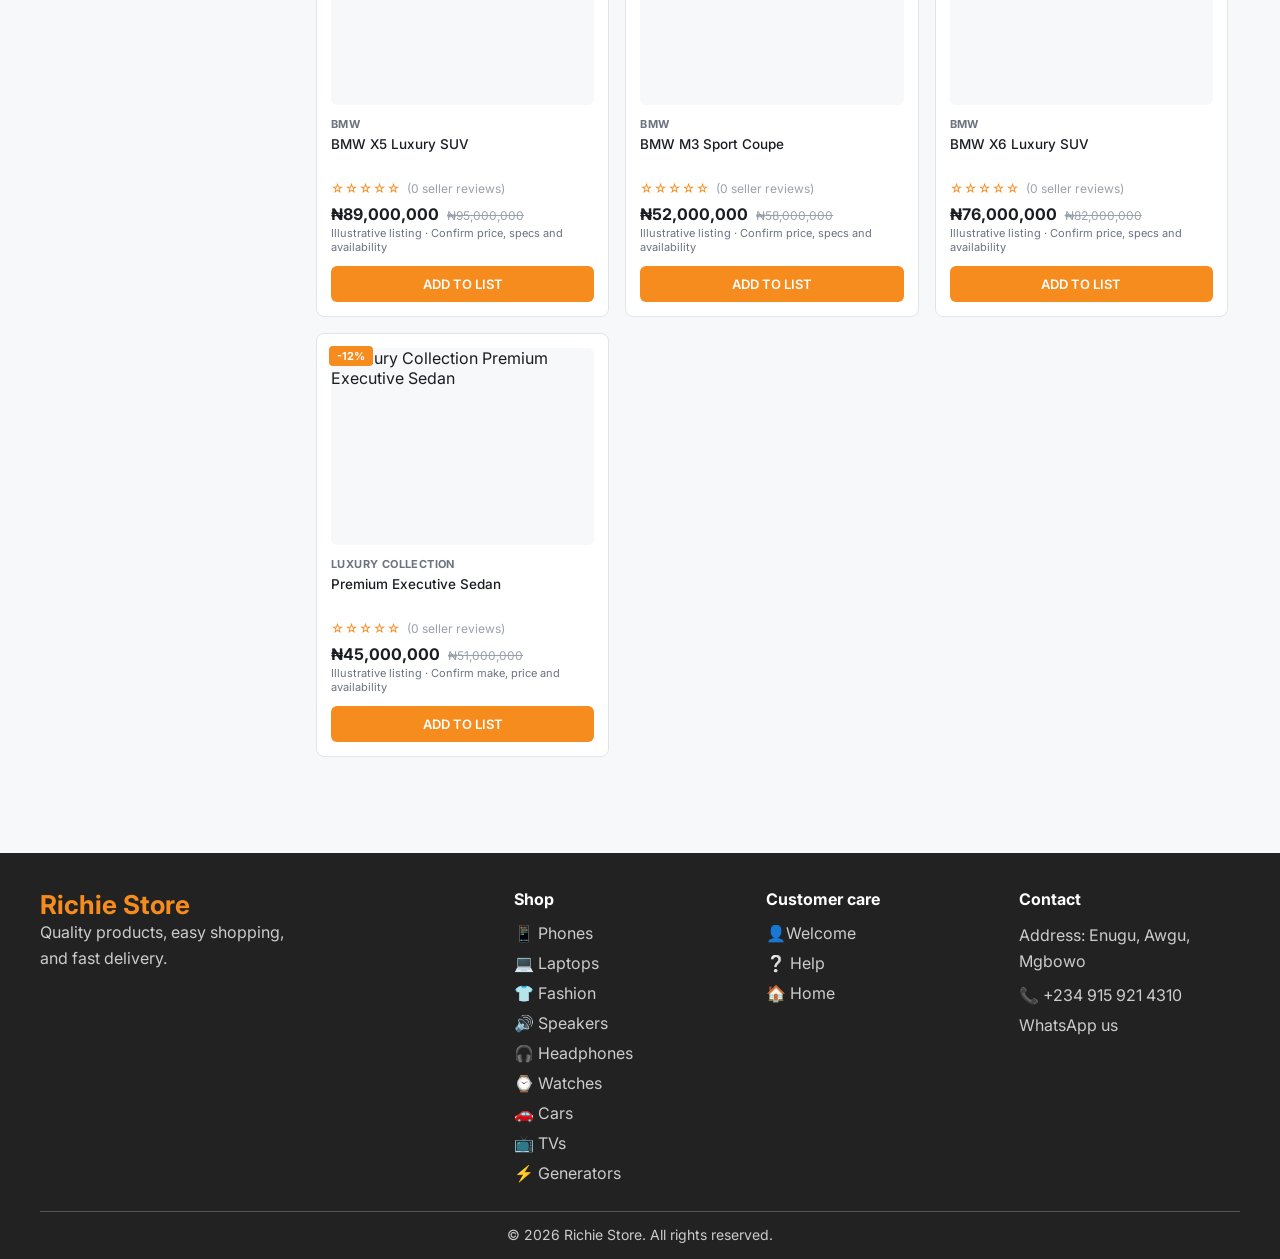
==== commit 4a74e415: "Update print statement from 'Hello' to 'Goodbye'" ====
--- a/car.html
+++ b/car.html
@@ -723,7 +723,6 @@
         </select>
       </div>
     </div>
-
     <div class="grid" id="productGrid"></div>
   </main>
 
@@ -733,7 +732,7 @@
   <div class="footer-content">
     <div class="footer-about"><a class="footer-logo" href="#top">Richie Store</a><p>Quality products, easy shopping, and fast delivery.</p></div>
     <nav class="footer-column" aria-label="Shop categories"><h2>Shop</h2><a href="Phone section.html">📱 Phones</a><a href="Laptop section.html">💻 Laptops</a><a href="Cloth section.html">👕 Fashion</a><a href="speaker.html">🔊 Speakers</a><a href="headphones.html">🎧 Headphones</a><a href="Wristwatch.html">⌚ Watches</a><a href="car.html">🚗 Cars</a><a href="Tv.html">📺 TVs</a><a href="Generator.html">⚡ Generators</a></nav>
-    <nav class="footer-column" aria-label="Customer care"><h2>Customer care</h2><a href="help.html">❔ Help</a><a href="Main page.html">🏠 Home</a></nav>
+    <nav class="footer-column" aria-label="Customer care"><h2>Customer care</h2><a>👤Welcome</a><a href="help.html">❔ Help</a><a href="Main page.html">🏠 Home</a></nav>
     <div class="footer-column footer-contact"><h2>Contact</h2><p>Address: Enugu, Awgu, Mgbowo</p><a href="tel:+2349159214310">📞 +234 915 921 4310</a><a href="https://wa.me/2349159214310" target="_blank" rel="noopener noreferrer">WhatsApp us</a></div>
   </div>
   <div class="footer-bottom">© 2026 Richie Store. All rights reserved.</div>
@@ -819,7 +818,33 @@
       id:'c8', brand:'Mercedes-Benz', name:'Mercedes-Benz C-Class W205 (2016)', storage:'2016 · 71,000 km · Petrol · Automatic',
       price:14500000, originalPrice:16800000, rating:4.5, reviews:41,
       img:'https://commons.wikimedia.org/wiki/Special:FilePath/Mercedes-Benz%20C-Class%20W205%20JPN%20001.JPG?width=600'
-    }
+    },
+    {
+      id:'c9', brand:'Audi', name:'Audi Luxury Sport Coupe', storage:'Illustrative listing · Confirm price, specs and availability',
+      price:42000000, originalPrice:48500000, rating:0, reviews:0,
+      img:'https://images.unsplash.com/photo-1601362840469-51e4d8d58785?auto=format&fit=crop&w=600&q=80'
+    },
+    {
+      id:'c10', brand:'BMW', name:'BMW X5 Luxury SUV', storage:'Illustrative listing · Confirm price, specs and availability',
+      price:89000000, originalPrice:95000000, rating:0, reviews:0,
+      img:'https://images.unsplash.com/photo-1701985470695-e430a8fdc8d6?auto=format&fit=crop&w=600&q=80'
+    },
+    {
+      id:'c11', brand:'BMW', name:'BMW M3 Sport Coupe', storage:'Illustrative listing · Confirm price, specs and availability',
+      price:52000000, originalPrice:58000000, rating:0, reviews:0,
+      img:'https://images.unsplash.com/photo-1601362840608-942cdd122b52?auto=format&fit=crop&w=600&q=80'
+    },
+    {
+      id:'c12', brand:'BMW', name:'BMW X6 Luxury SUV', storage:'Illustrative listing · Confirm price, specs and availability',
+      price:76000000, originalPrice:82000000, rating:0, reviews:0,
+      img:'https://images.unsplash.com/photo-1550966286-463de289b622?auto=format&fit=crop&w=600&q=80'
+    },
+    {
+      id:'c13', brand:'Luxury Collection', name:'Premium Executive Sedan', storage:'Illustrative listing · Confirm make, price and availability',
+      price:45000000, originalPrice:51000000, rating:0, reviews:0,
+      img:'https://images.unsplash.com/photo-1605818102571-f9f4e9da3bdf?auto=format&fit=crop&w=600&q=80'
+    },
+
   ];
 
   const brands = [...new Set(products.map(p => p.brand))].sort();
